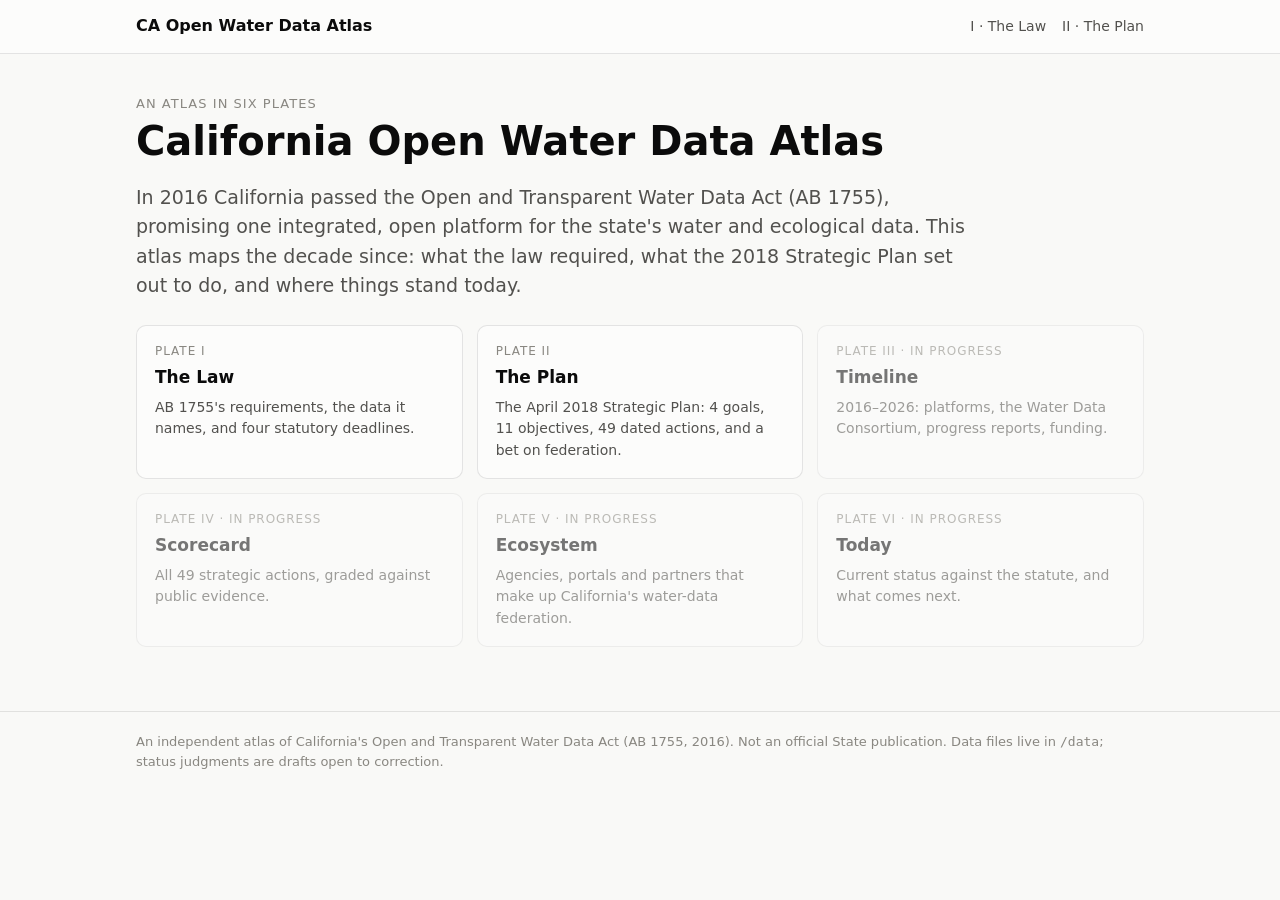
==== index.html @ ec8bfe9e "Start CA Open Water Data Atlas: landing page, Plate I (The Law), Plate II (The Plan) Includes the 49" ====
<!doctype html>
<html lang="en" data-root="">
<head>
<meta charset="utf-8">
<meta name="viewport" content="width=device-width, initial-scale=1">
<title>CA Open Water Data Atlas</title>
<meta name="description" content="An atlas of California's Open and Transparent Water Data Act (AB 1755): the law, the 2018 Strategic Plan, and what happened next.">
<link rel="stylesheet" href="assets/atlas.css">
<style>
  .plates { display: grid; gap: 14px; grid-template-columns: repeat(auto-fill, minmax(280px, 1fr)); margin-top: 24px; }
  .plates a.card { text-decoration: none; color: var(--ink); display: block; transition: border-color .15s; }
  .plates a.card:hover { border-color: var(--accent); }
  .plates .n { font-size: 12px; letter-spacing: .08em; text-transform: uppercase; color: var(--muted); }
  .plates h3 { margin: 4px 0 6px; }
  .plates p { margin: 0; font-size: 14px; color: var(--ink-2); }
  .plates .soon { opacity: .55; }
</style>
</head>
<body>
<main class="wrap">
  <div class="plate-no">An atlas in six plates</div>
  <h1>California Open Water Data Atlas</h1>
  <p class="lede">In 2016 California passed the Open and Transparent Water Data Act (AB 1755), promising one integrated, open platform for the state's water and ecological data. This atlas maps the decade since: what the law required, what the 2018 Strategic Plan set out to do, and where things stand today.</p>

  <div class="plates">
    <a class="card" href="plates/statute.html"><div class="n">Plate I</div><h3>The Law</h3><p>AB 1755's requirements, the data it names, and four statutory deadlines.</p></a>
    <a class="card" href="plates/plan.html"><div class="n">Plate II</div><h3>The Plan</h3><p>The April 2018 Strategic Plan: 4 goals, 11 objectives, 49 dated actions, and a bet on federation.</p></a>
    <div class="card soon"><div class="n">Plate III · in progress</div><h3>Timeline</h3><p>2016–2026: platforms, the Water Data Consortium, progress reports, funding.</p></div>
    <div class="card soon"><div class="n">Plate IV · in progress</div><h3>Scorecard</h3><p>All 49 strategic actions, graded against public evidence.</p></div>
    <div class="card soon"><div class="n">Plate V · in progress</div><h3>Ecosystem</h3><p>Agencies, portals and partners that make up California's water-data federation.</p></div>
    <div class="card soon"><div class="n">Plate VI · in progress</div><h3>Today</h3><p>Current status against the statute, and what comes next.</p></div>
  </div>
</main>
<script src="assets/atlas.js"></script>
</body>
</html>
---- assets/atlas.css ----
:root {
  color-scheme: light;
  --page: #f9f9f7;
  --surface: #fcfcfb;
  --ink: #0b0b0b;
  --ink-2: #52514e;
  --muted: #898781;
  --grid: #e1e0d9;
  --axis: #c3c2b7;
  --border: rgba(11,11,11,0.10);
  --accent: #256abf;
  --accent-wash: #cde2fb;
  --s1: #2a78d6; --s2: #eb6834; --s3: #1baf7a; --s4: #eda100;
  --good: #0ca30c; --warning: #fab219; --serious: #ec835a; --critical: #d03b3b;
  --neutral: #c3c2b7;
}
@media (prefers-color-scheme: dark) {
  :root:not([data-theme="light"]) {
    color-scheme: dark;
    --page: #0d0d0d; --surface: #1a1a19; --ink: #ffffff; --ink-2: #c3c2b7;
    --grid: #2c2c2a; --axis: #383835; --border: rgba(255,255,255,0.10);
    --accent: #6da7ec; --accent-wash: #184f95;
    --s1: #3987e5; --s2: #d95926; --s3: #199e70; --s4: #c98500; --neutral: #52514e;
  }
}
:root[data-theme="dark"] {
  color-scheme: dark;
  --page: #0d0d0d; --surface: #1a1a19; --ink: #ffffff; --ink-2: #c3c2b7;
  --grid: #2c2c2a; --axis: #383835; --border: rgba(255,255,255,0.10);
  --accent: #6da7ec; --accent-wash: #184f95;
  --s1: #3987e5; --s2: #d95926; --s3: #199e70; --s4: #c98500; --neutral: #52514e;
}
* { box-sizing: border-box; }
body {
  margin: 0; background: var(--page); color: var(--ink);
  font: 16px/1.55 system-ui, -apple-system, "Segoe UI", sans-serif;
}
a { color: var(--accent); }
.wrap { max-width: 1040px; margin: 0 auto; padding: 0 16px; }
header.site { border-bottom: 1px solid var(--border); background: var(--surface); }
header.site .wrap { display: flex; flex-wrap: wrap; gap: 4px 20px; align-items: baseline; padding-top: 14px; padding-bottom: 14px; }
header.site .brand { font-weight: 700; text-decoration: none; color: var(--ink); margin-right: auto; }
header.site nav { display: flex; flex-wrap: wrap; gap: 4px 16px; font-size: 14px; }
header.site nav a { color: var(--ink-2); text-decoration: none; }
header.site nav a[aria-current="page"] { color: var(--ink); font-weight: 600; border-bottom: 2px solid var(--accent); }
.plate-no { font-size: 13px; letter-spacing: .08em; text-transform: uppercase; color: var(--muted); margin: 40px 0 4px; }
h1 { font-size: clamp(28px, 4vw, 40px); line-height: 1.15; margin: 0 0 12px; }
h2 { font-size: 22px; margin: 40px 0 8px; }
h3 { font-size: 17px; margin: 24px 0 6px; }
.lede { font-size: 19px; color: var(--ink-2); max-width: 70ch; }
p, li { max-width: 72ch; }
.card { background: var(--surface); border: 1px solid var(--border); border-radius: 10px; padding: 16px 18px; }
.grid { display: grid; gap: 14px; grid-template-columns: repeat(auto-fill, minmax(240px, 1fr)); }
.stat .v { font-size: 34px; font-weight: 700; line-height: 1.1; }
.stat .l { color: var(--ink-2); font-size: 14px; }
.src { font-size: 13px; color: var(--muted); }
.src a { color: var(--muted); }
table { border-collapse: collapse; width: 100%; font-size: 14px; }
th, td { text-align: left; padding: 8px 10px; border-bottom: 1px solid var(--grid); vertical-align: top; }
th { font-weight: 600; color: var(--ink-2); font-size: 13px; }
td.num { font-variant-numeric: tabular-nums; }
.tbl-scroll { overflow-x: auto; }
.badge { display: inline-flex; align-items: center; gap: 6px; font-size: 13px; white-space: nowrap; }
.dot { width: 10px; height: 10px; border-radius: 50%; display: inline-block; flex: none; }
.callout { border-left: 3px solid var(--accent); padding: 4px 0 4px 14px; color: var(--ink-2); }
footer.site { margin-top: 64px; border-top: 1px solid var(--border); padding: 20px 0 40px; font-size: 13px; color: var(--muted); }
.tip { position: fixed; pointer-events: none; background: var(--surface); color: var(--ink); border: 1px solid var(--border);
  border-radius: 8px; padding: 8px 10px; font-size: 13px; max-width: 320px; box-shadow: 0 4px 16px rgba(0,0,0,.12); opacity: 0; transition: opacity .1s; z-index: 10; }
.tip.on { opacity: 1; }
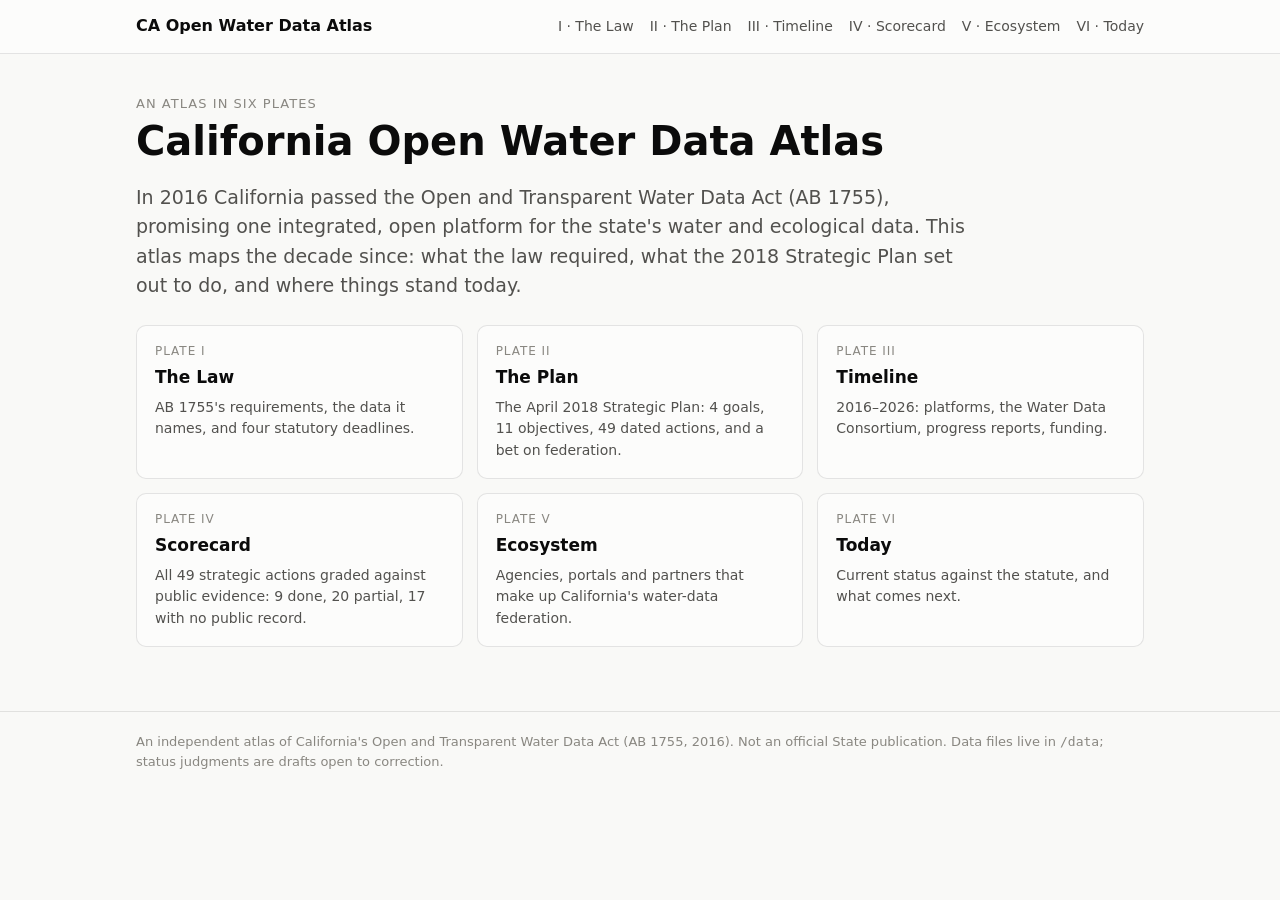
==== commit 25783b54: "Add Plates III-VI: timeline, scorecard, ecosystem, today - Draft status, evidence and sources for al" ====
--- a/index.html
+++ b/index.html
@@ -25,10 +25,10 @@
   <div class="plates">
     <a class="card" href="plates/statute.html"><div class="n">Plate I</div><h3>The Law</h3><p>AB 1755's requirements, the data it names, and four statutory deadlines.</p></a>
     <a class="card" href="plates/plan.html"><div class="n">Plate II</div><h3>The Plan</h3><p>The April 2018 Strategic Plan: 4 goals, 11 objectives, 49 dated actions, and a bet on federation.</p></a>
-    <div class="card soon"><div class="n">Plate III · in progress</div><h3>Timeline</h3><p>2016–2026: platforms, the Water Data Consortium, progress reports, funding.</p></div>
-    <div class="card soon"><div class="n">Plate IV · in progress</div><h3>Scorecard</h3><p>All 49 strategic actions, graded against public evidence.</p></div>
-    <div class="card soon"><div class="n">Plate V · in progress</div><h3>Ecosystem</h3><p>Agencies, portals and partners that make up California's water-data federation.</p></div>
-    <div class="card soon"><div class="n">Plate VI · in progress</div><h3>Today</h3><p>Current status against the statute, and what comes next.</p></div>
+    <a class="card" href="plates/timeline.html"><div class="n">Plate III</div><h3>Timeline</h3><p>2016–2026: platforms, the Water Data Consortium, progress reports, funding.</p></a>
+    <a class="card" href="plates/scorecard.html"><div class="n">Plate IV</div><h3>Scorecard</h3><p>All 49 strategic actions graded against public evidence: 9 done, 20 partial, 17 with no public record.</p></a>
+    <a class="card" href="plates/ecosystem.html"><div class="n">Plate V</div><h3>Ecosystem</h3><p>Agencies, portals and partners that make up California's water-data federation.</p></a>
+    <a class="card" href="plates/today.html"><div class="n">Plate VI</div><h3>Today</h3><p>Current status against the statute, and what comes next.</p></a>
   </div>
 </main>
 <script src="assets/atlas.js"></script>
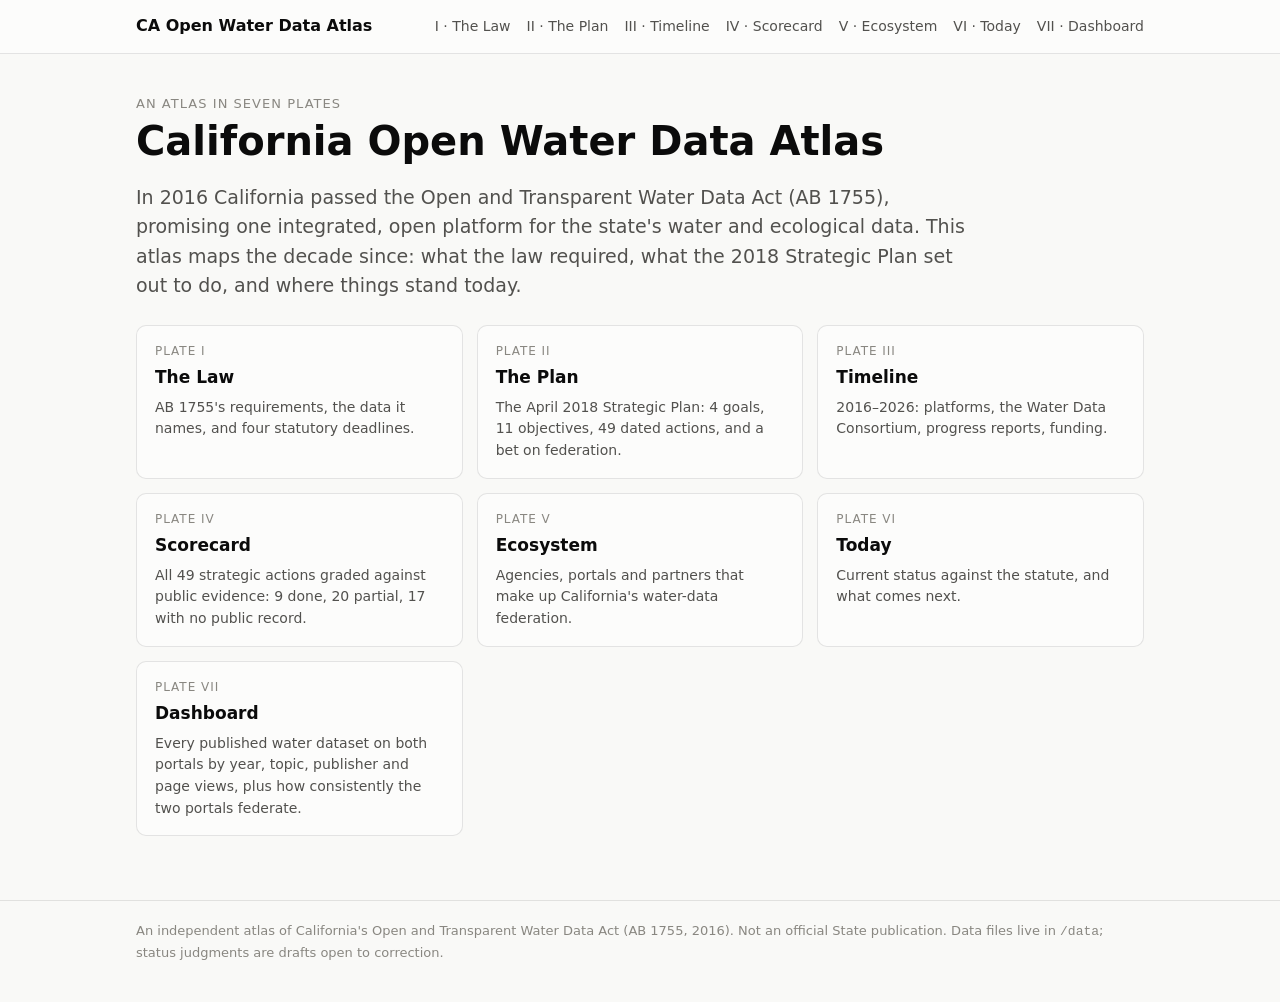
==== commit 52c5c04c: "Add Plate VII: water dataset dashboard with federation comparison - scripts/build_water_dashboard_da" ====
--- a/index.html
+++ b/index.html
@@ -18,7 +18,7 @@
 </head>
 <body>
 <main class="wrap">
-  <div class="plate-no">An atlas in six plates</div>
+  <div class="plate-no">An atlas in seven plates</div>
   <h1>California Open Water Data Atlas</h1>
   <p class="lede">In 2016 California passed the Open and Transparent Water Data Act (AB 1755), promising one integrated, open platform for the state's water and ecological data. This atlas maps the decade since: what the law required, what the 2018 Strategic Plan set out to do, and where things stand today.</p>
 
@@ -29,6 +29,7 @@
     <a class="card" href="plates/scorecard.html"><div class="n">Plate IV</div><h3>Scorecard</h3><p>All 49 strategic actions graded against public evidence: 9 done, 20 partial, 17 with no public record.</p></a>
     <a class="card" href="plates/ecosystem.html"><div class="n">Plate V</div><h3>Ecosystem</h3><p>Agencies, portals and partners that make up California's water-data federation.</p></a>
     <a class="card" href="plates/today.html"><div class="n">Plate VI</div><h3>Today</h3><p>Current status against the statute, and what comes next.</p></a>
+    <a class="card" href="plates/dashboard.html"><div class="n">Plate VII</div><h3>Dashboard</h3><p>Every published water dataset on both portals by year, topic, publisher and page views, plus how consistently the two portals federate.</p></a>
   </div>
 </main>
 <script src="assets/atlas.js"></script>
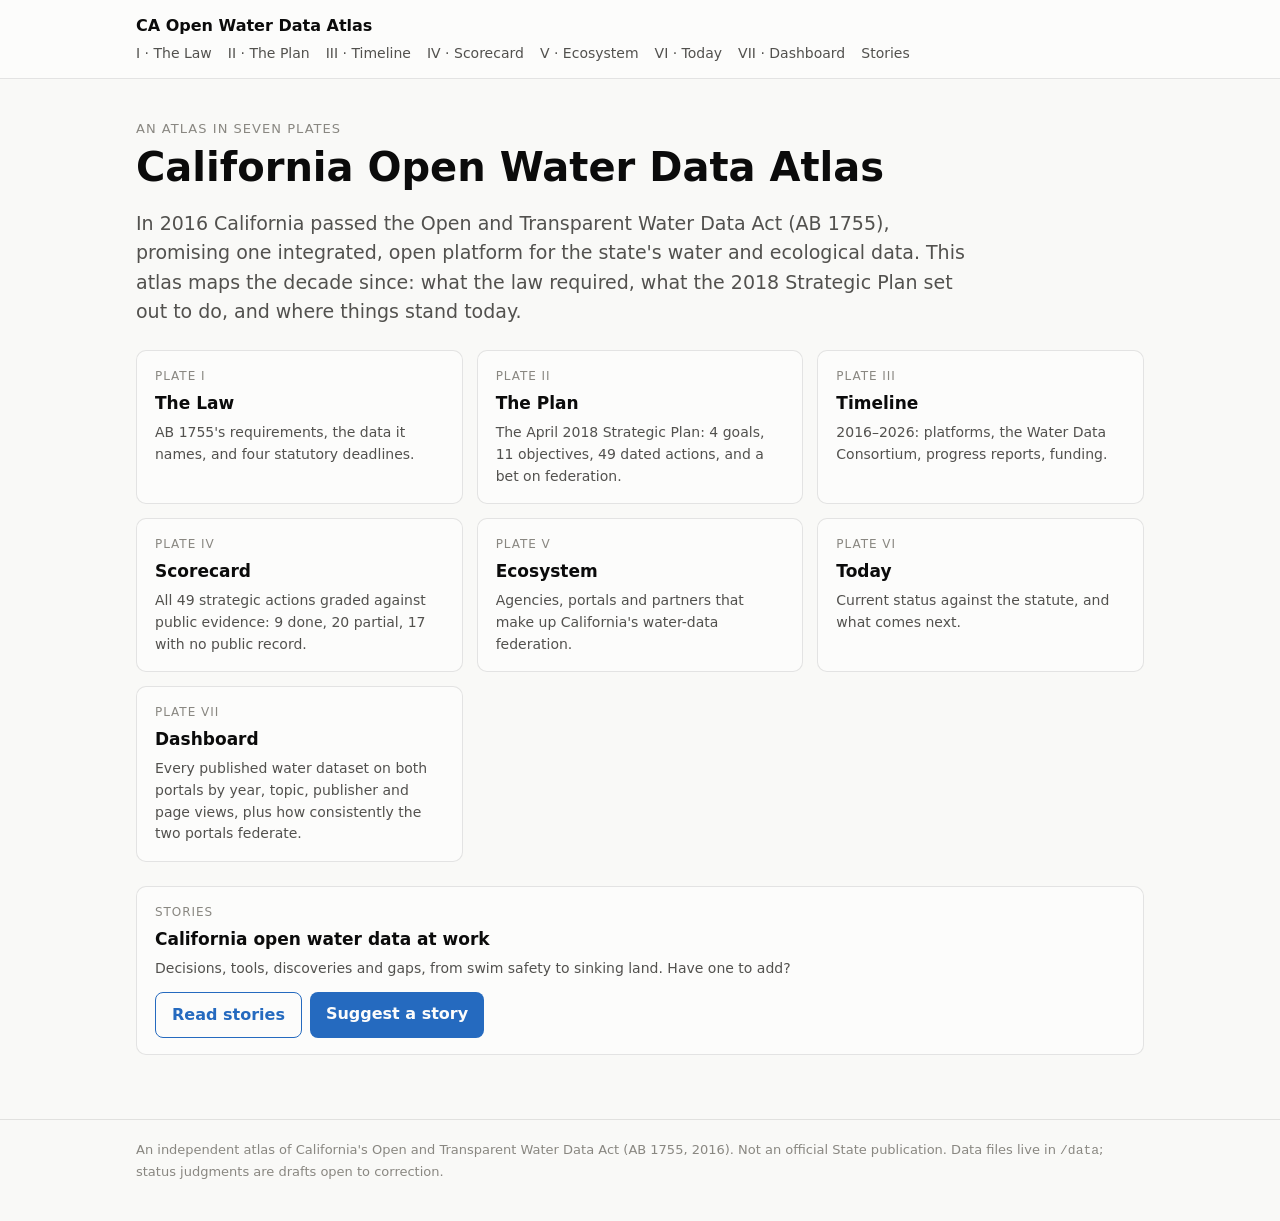
==== commit d11b87b4: "Add Stories page with GitHub issue form for suggesting stories - plates/stories.html: theme-filterab" ====
--- a/index.html
+++ b/index.html
@@ -31,6 +31,11 @@
     <a class="card" href="plates/today.html"><div class="n">Plate VI</div><h3>Today</h3><p>Current status against the statute, and what comes next.</p></a>
     <a class="card" href="plates/dashboard.html"><div class="n">Plate VII</div><h3>Dashboard</h3><p>Every published water dataset on both portals by year, topic, publisher and page views, plus how consistently the two portals federate.</p></a>
   </div>
+
+  <div class="card" style="margin-top:24px;display:flex;flex-wrap:wrap;gap:12px 24px;align-items:center;justify-content:space-between">
+    <div><div class="n" style="font-size:12px;letter-spacing:.08em;text-transform:uppercase;color:var(--muted)">Stories</div><h3 style="margin:4px 0 6px">California open water data at work</h3><p style="margin:0;font-size:14px;color:var(--ink-2)">Decisions, tools, discoveries and gaps, from swim safety to sinking land. Have one to add?</p></div>
+    <div style="display:flex;gap:8px;flex-wrap:wrap"><a href="plates/stories.html" style="font-weight:600;padding:10px 16px;border:1px solid var(--accent);border-radius:8px;text-decoration:none">Read stories</a><a href="https://github.com/ggearheart/CA_Open_Water_Data_Atlas/issues/new?template=story.yml" style="font-weight:600;padding:10px 16px;border-radius:8px;background:var(--accent);color:var(--surface);text-decoration:none">Suggest a story</a></div>
+  </div>
 </main>
 <script src="assets/atlas.js"></script>
 </body>
